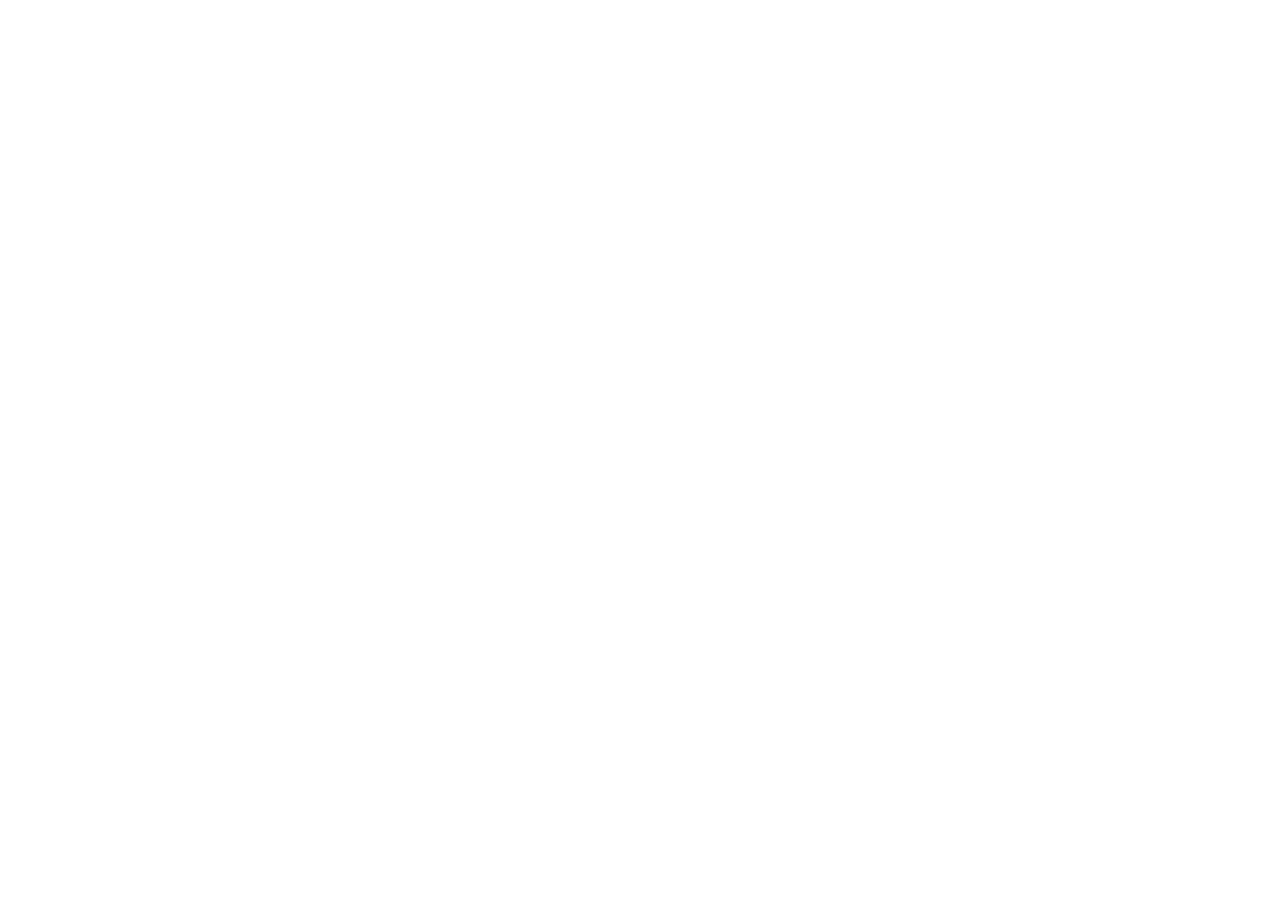
==== index.html @ 8ee4f7bf "Criação pastas e estrutura inicial hmtl" ====
<!DOCTYPE html>
<html lang="pt-BR">
<head>
    <meta charset="UTF-8">
    <meta http-equiv="X-UA-Compatible" content="IE=edge">
    <meta name="viewport" content="width=device-width, initial-scale=1.0">
    <title>Jogo da memória</title>
</head>
<body>
    
</body>
</html>
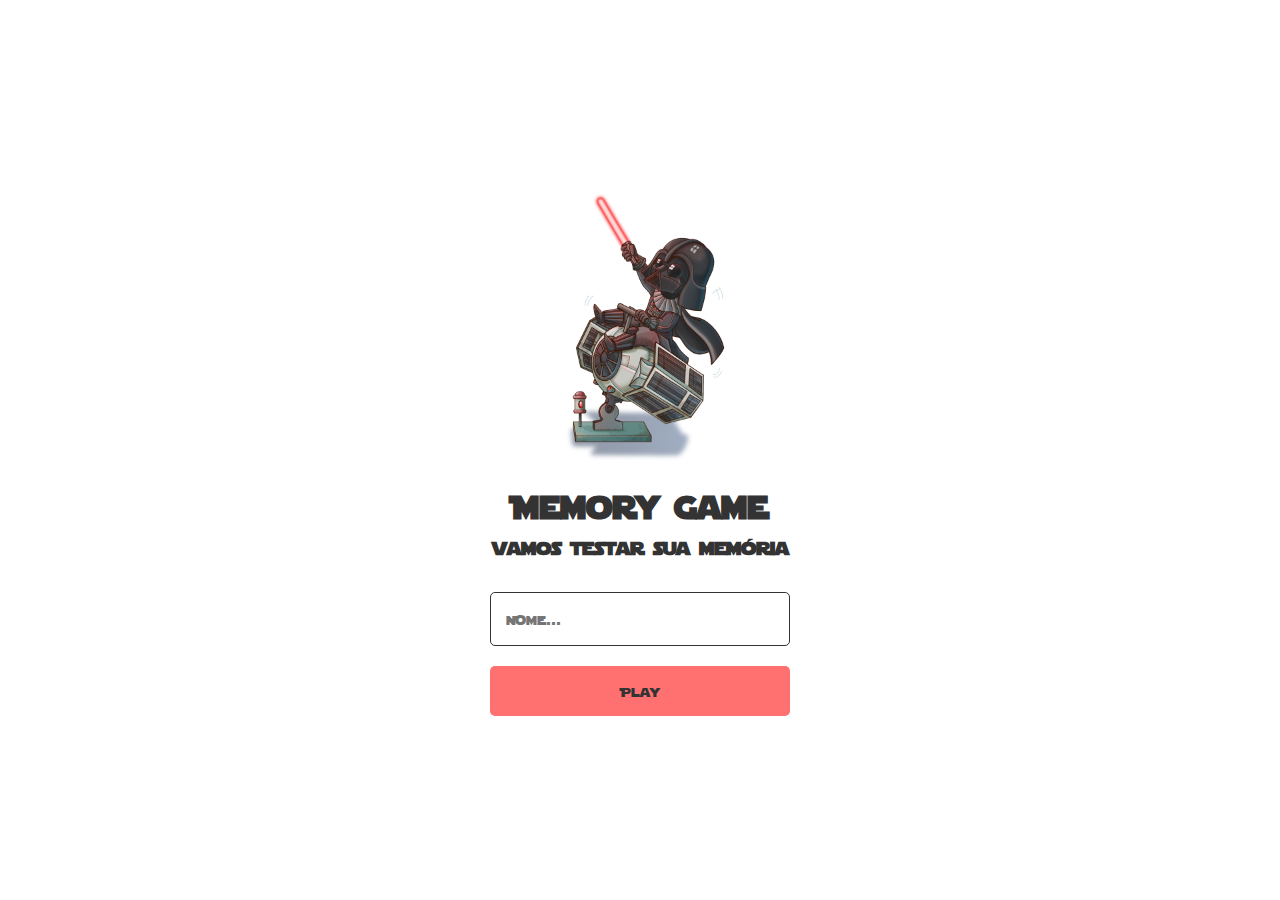
==== commit 335a8710: "Criar página de login HTML e CSS" ====
--- a/index.html
+++ b/index.html
@@ -4,9 +4,21 @@
     <meta charset="UTF-8">
     <meta http-equiv="X-UA-Compatible" content="IE=edge">
     <meta name="viewport" content="width=device-width, initial-scale=1.0">
-    <title>Jogo da memória</title>
+    <link rel="stylesheet" href="./assets/css/style.css">
+    <link rel="stylesheet" href="./assets/javascript/javascript.js" defer>
+    <title>Jogo da memória | Login</title>
 </head>
 <body>
-    
+    <form class="login-form">
+        <div class="form-header">
+            <img src="./assets/imagens/darthvader.png" alt="coruja">
+            <h1>Memory Game</h1>
+            <h3>vamos testar sua memória</h3>
+        </div>
+        <div class="form-login">
+            <input type="text" class="input-login" placeholder="Nome...">
+            <button type="submit" class="button-login">Play</button>
+        </div>
+    </form>
 </body>
 </html>--- a/assets/css/style.css
+++ b/assets/css/style.css
@@ -0,0 +1,65 @@
+@font-face {
+    font-family: 'Starjedi';
+    src: url(/assets/font/Starjedi.ttf);
+}
+
+:root{
+    --button: rgb(255, 113, 113);
+    --letras: #333;
+}
+
+*{
+    font-family: 'Starjedi'; 
+    padding: 0;
+    margin: 0;
+    border: none;
+    color: var(--letras);
+}
+
+.login-form{
+    display: flex;
+    flex-direction: column;
+    align-items: center;
+    justify-content: center;
+    height: 100vh;    
+}
+
+.form-header{
+    display: flex;
+    flex-direction: column;
+    align-items: center;
+
+
+}
+
+.form-header img{
+    width: 200px;
+}
+
+.form-login{
+    display: flex;
+    flex-direction: column;
+    width: 100vh;
+    max-width: 300px;
+    gap: 20px;
+    margin-top: 30px;
+}
+
+.form-login input{
+    border: 1px solid var(--letras);
+    border-radius: 5px;
+    padding: 15px;
+    outline: none;
+}
+
+.button-login{
+    background-color: var(--button);
+    border-radius: 5px;
+    width: 100vh;
+    max-width: 300px;
+    height: 50px;
+}
+
+.button-login:hover{
+    cursor: pointer;
+}
